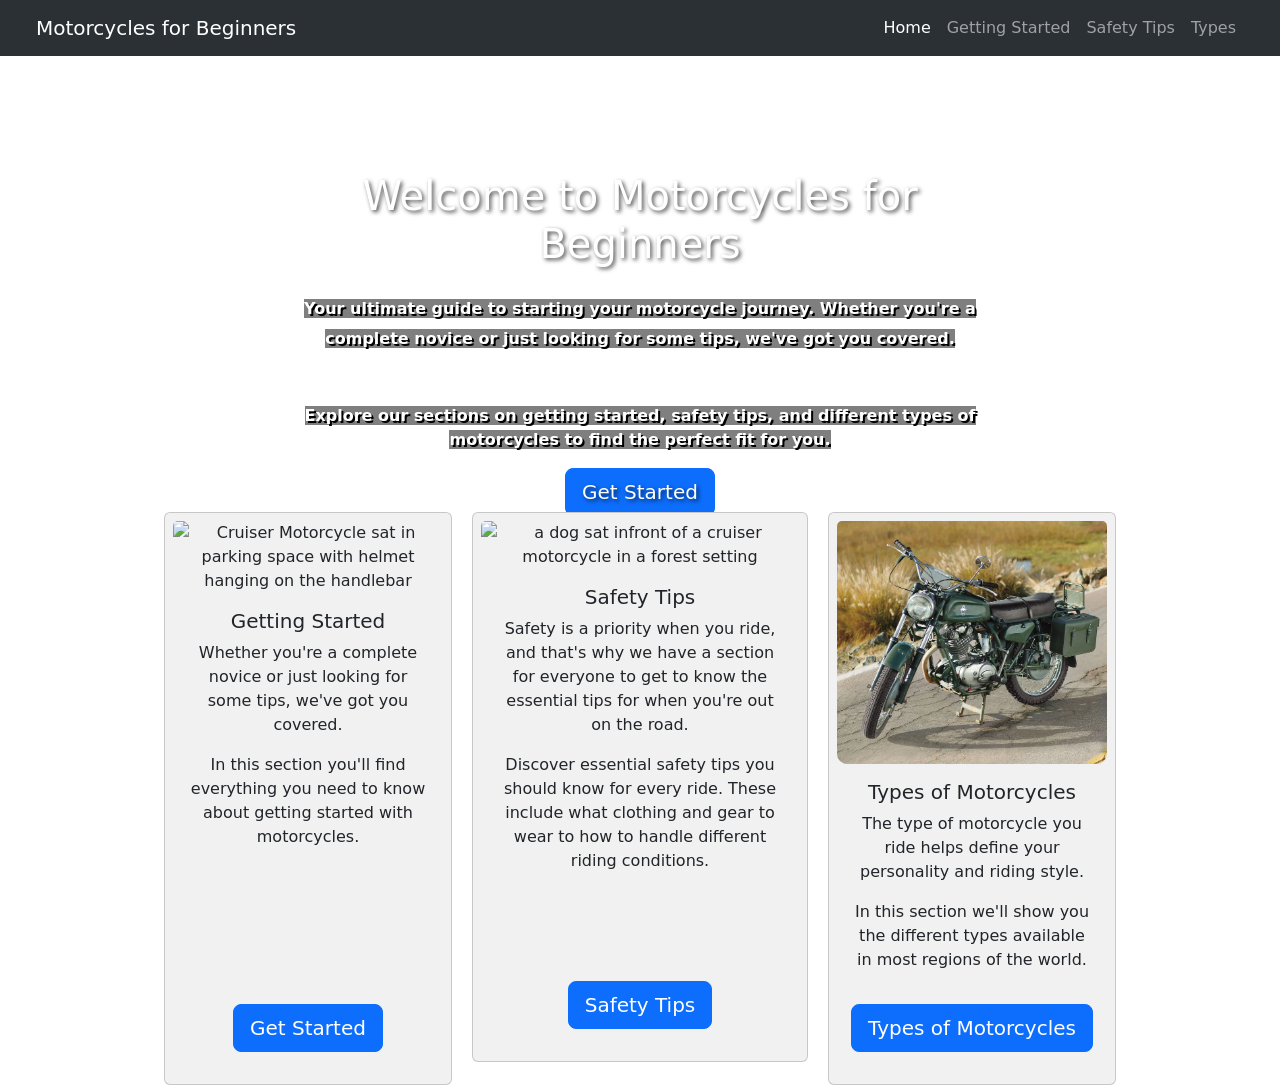
==== index.html @ 8ee9f3dd "Changing all card layouts to look more appealing on Large screens" ====
<!doctype html>
<html lang="en">
<head>
    <meta charset="utf-8">
    <meta name="viewport" content="width=device-width, initial-scale=1">
    <meta name="description" content="A simple demo of Bootstrap">
    <title>Motorcycles for Beginners | Home</title>
    <link href="https://cdn.jsdelivr.net/npm/bootstrap@5.3.8/dist/css/bootstrap.min.css" 
    rel="stylesheet" 
    integrity="sha384-sRIl4kxILFvY47J16cr9ZwB07vP4J8+LH7qKQnuqkuIAvNWLzeN8tE5YBujZqJLB" crossorigin="anonymous"
    >
    <link rel="stylesheet" href="assets/css/style.css">
</head>
<body>
    <nav class="navbar navbar-expand-lg bg-body-tertiary" data-bs-theme="dark">
        <div class="container-fluid">
            <a class="navbar-brand ms-4" href="index.html">Motorcycles for Beginners</a>
            <button class="navbar-toggler" type="button" data-bs-toggle="collapse" data-bs-target="#navbarNav" aria-controls="navbarNav" aria-expanded="false" aria-label="Toggle navigation">
                <span class="navbar-toggler-icon"></span>
            </button>
            <div class="collapse navbar-collapse justify-content-end" id="navbarNav">
                <ul class="navbar-nav me-4">
                    <li class="nav-item">
                        <a class="nav-link active" aria-current="page" href="index.html">Home</a>
                    </li>
                    <li class="nav-item">
                        <a class="nav-link" href="getting-started.html">Getting Started</a>
                    </li>
                    <li class="nav-item">
                        <a class="nav-link" href="safe-tips.html">Safety Tips</a>
                    </li>
                    <li class="nav-item">
                        <a class="nav-link" href="types.html">Types</a>
                    </li>
                </ul>
            </div>
        </div>
    </nav>
    <main>
        <section class="container mt-3" id="hero">
            <div>
                <h1 class="mb-4 text-center">Welcome to Motorcycles for Beginners</h1>
                <p class="lead text-center"><span class="text-bg">Your ultimate guide to starting your motorcycle journey. Whether you're a complete novice or just looking for some tips, we've got you covered.</span></p>
                <hr class="my-4">
                <p class="text-center"><span class="text-bg">Explore our sections on getting started, safety tips, and different types of motorcycles to find the perfect fit for you.</span></p>
            </div>
            <div class="d-flex justify-content-center">
                <a class="btn btn-primary btn-lg" href="getting-started.html" role="button">Get Started</a>
            </div>
        </section>
        <section id="cards">
            <div class="card p-2 text-center" style="width: 18rem;" id="getting-started">
                <img src="assets/images/getting-started-bg.webp" class="card-img-top" alt="Cruiser Motorcycle sat in parking space with helmet hanging on the handlebar">
                <div class="card-body">
                    <h5 class="card-title">Getting Started</h5>
                    <p class="card-text">Whether you're a complete novice or just looking for some tips, we've got you covered.</p>
                    <p class="card-text">In this section you'll find everything you need to know about getting started with motorcycles.</p>
                </div>
                <div>
                    <a class="btn btn-primary btn-lg mb-4" href="getting-started.html" role="button">Get Started</a>
                </div>
            </div>
            <div class="card p-2 text-center" style="width: 21rem; height: 550px;" id="safe-tips">
                <img src="assets/images/safe-tips.webp" class="card-img-top" alt="a dog sat infront of a cruiser motorcycle in a forest setting">
                <div class="card-body">
                    <h5 class="card-title">Safety Tips</h5>
                    <p>Safety is a priority when you ride, and that's why we have a section for everyone to get to know the essential tips for when you're out on the road.</p>
                    <p>Discover essential safety tips you should know for every ride. These include what clothing and gear to wear to how to handle different riding conditions.</p>
                </div>
                <div>
                    <a class="btn btn-primary btn-lg mb-4" href="safe-tips.html" role="button">Safety Tips</a>
                </div>
            </div>
            <div class="card p-2 text-center" style="width: 18rem;" id="types">
                <img src="assets/images/types-bg.webp" class="card-img-top" alt="A group of motorcycle riders riding down an open road">
                <div class="card-body">
                    <h5 class="card-title">Types of Motorcycles</h5>
                    <p>The type of motorcycle you ride helps define your personality and riding style.</p>
                    <p>In this section we'll show you the different types available in most regions of the world.</p>
                </div>
                <div>
                    <a class="btn btn-primary btn-lg mb-4" href="types.html" role="button">Types of Motorcycles</a>
                </div>
            </div>
        </section>

    </main>
    <script 
        src="https://cdn.jsdelivr.net/npm/bootstrap@5.3.8/dist/js/bootstrap.bundle.min.js"
        integrity="sha384-FKyoEForCGlyvwx9Hj09JcYn3nv7wiPVlz7YYwJrWVcXK/BmnVDxM+D2scQbITxI" 
        crossorigin="anonymous">
    </script>
</body>
</html>
---- assets/css/style.css ----
/* Global Styles */

hr {
  border: none;
  border-radius: 2px;
  height: 4px;
  background-color: white;
}
body {
  background-image: url("../images/webpage-bg.webp");
  background-size: cover;
  background-position: center;
}
img { 
  max-width: 100%; 
  height: auto; 
  border-radius: 10px; 
}
.background-shade {
  align-items: center;
  justify-content: center;
  color: white;
  text-shadow: 2px 2px 4px rgba(0, 0, 0, 0.7);
  border-radius: 10px;
}
.card {
  margin: 0;
  padding: 5px 5px;
  background-color: #f1f1f1;
}
.card-img-top {
  max-height:400px;
  object-fit: cover;
}
.text-bg {
  background-color: rgba(0, 0, 0, 0.5);
  text-shadow: 2px 2px #000000;
  font-weight: bold;
  color: #ffffff;
  font-size: 1rem;
}
#hero {
  background-image: url("../images/hero.webp");
  background-size: cover;
  background-position: center;
  align-items: center;
  justify-content: center;
  color: white;
  text-shadow: 2px 2px 4px rgba(0, 0, 0, 0.7);
  padding: 100px 20px;
  border-radius: 10px;
  max-width: 750px;
  max-height: 420px;
}
#cards{
  display: flex;
  flex-wrap: wrap;
  margin-top: 20px;
  gap: 20px;
  justify-content: center;
}
#essential-tips {
  background-image: url("../images/essential-tips.webp");
  background-size: cover;
  background-position: center;
  align-items: center;
  justify-content: center;
  color: white;
  text-shadow: 2px 2px 4px rgba(0, 0, 0, 0.7);
  padding: 100px 20px;
  border-radius: 10px;
}
#types-of-licenses {
  background-image: url("../images/types-of-licenses.webp");
  background-size: cover;
  background-position: center;
  align-items: center;
  justify-content: center;
  color: white;
  text-shadow: 2px 2px 4px rgba(0, 0, 0, 0.7);
  padding: 100px 20px;
  border-radius: 10px;
}
#license-requirements {
  background-image: url("../images/license-requirements.webp");
  background-size: cover;
  background-position: center;
  align-items: center;
  justify-content: center;
  color: white;
  text-shadow: 2px 2px 4px rgba(0, 0, 0, 0.7);
  padding: 100px 20px;
  border-radius: 10px;
}
#riding-restrictions {
  background-image: url("../images/restrictions-bg.webp");
  background-size: cover;
  background-position: center;
  align-items: center;
  justify-content: center;
  color: white;
  text-shadow: 2px 2px 4px rgba(0, 0, 0, 0.7);
  padding: 100px 20px;
  border-radius: 10px;
}
#road-awareness {
  background-image: url("../images/road-awareness-bg.webp");
  background-size: cover;
  background-position: center;
  align-items: center;
  justify-content: center;
  color: white;
  text-shadow: 2px 2px 4px rgba(0, 0, 0, 0.7);
  padding: 100px 20px;
  border-radius: 10px;
}
#maintenance {
  background-image: url("../images/maintenance-bg.webp");
  background-size: cover;
  background-position: center;
  align-items: center;
  justify-content: center;
  color: white;
  text-shadow: 2px 2px 4px rgba(0, 0, 0, 0.7);
  padding: 100px 20px;
  border-radius: 10px;
}

/* Media Queries */
@media screen and (max-width: 576px) {
  #hero,
  #getting-started,
  #safe-tips,
  #essential-tips,
  #types-of-licenses,
  #types,
  #license-requirements,
  #riding-restrictions,
  #road-awareness,
  #maintenance {
    padding: 60px 16px;
  }

  .navbar-brand {
    margin-left: 0 !important;
    font-size: 1rem;
  }

  .text-bg {
    font-size: 0.95rem;
  }
}
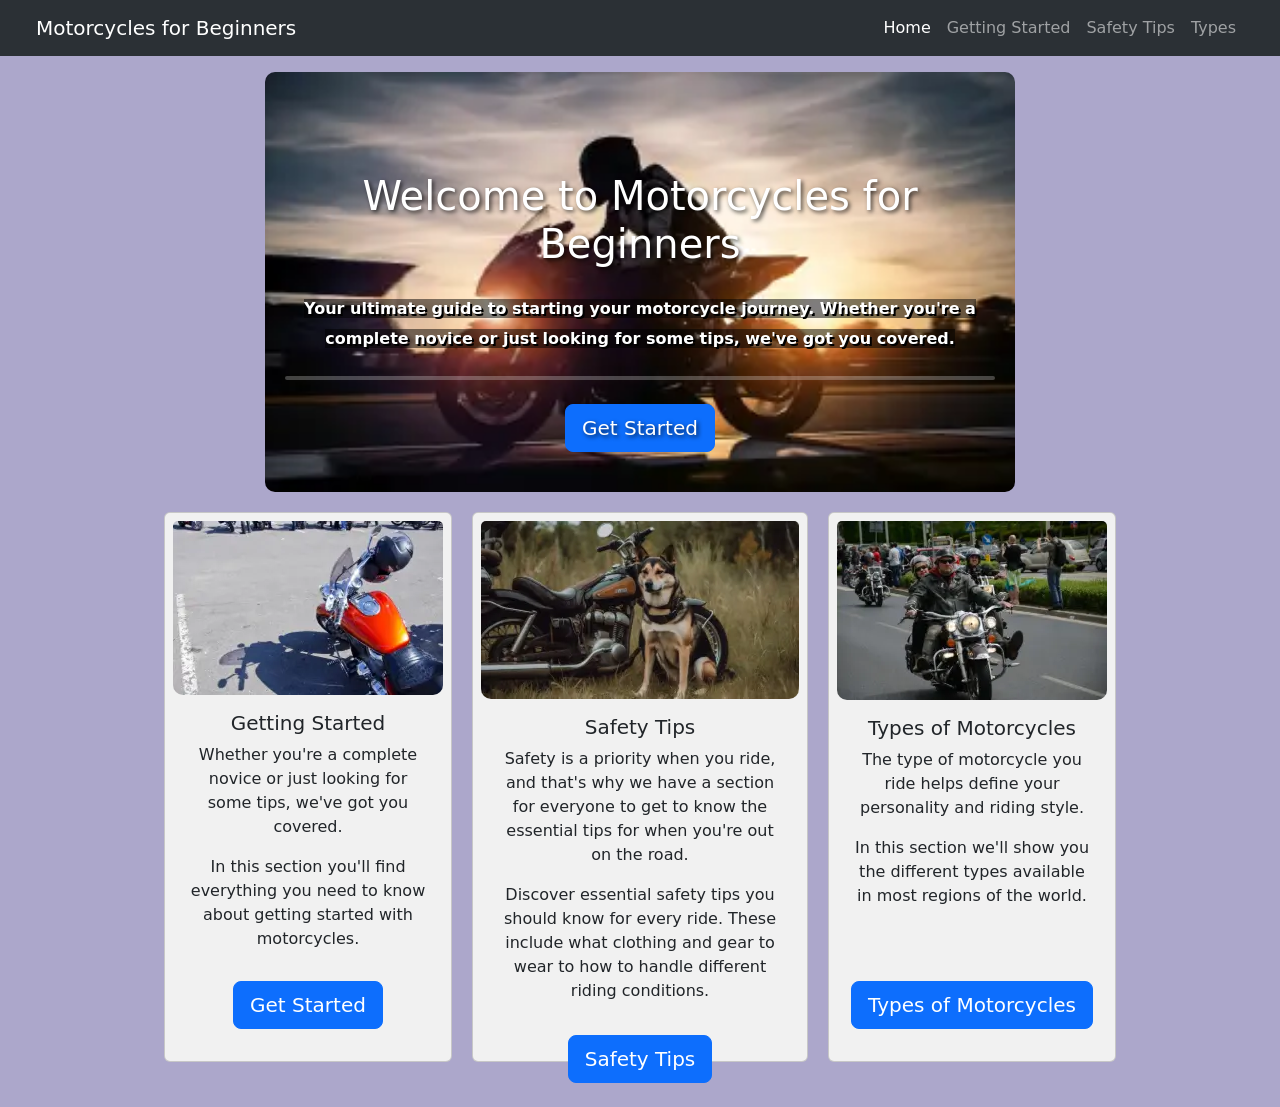
==== commit 05d1cadd: "changing image urls to match new images" ====
--- a/index.html
+++ b/index.html
@@ -5,10 +5,16 @@
     <meta name="viewport" content="width=device-width, initial-scale=1">
     <meta name="description" content="A simple demo of Bootstrap">
     <title>Motorcycles for Beginners | Home</title>
+    <!-- Favicons -->
+    <link rel="apple-touch-icon" sizes="180x180" href="assets/favicons/apple-touch-icon.png">
+    <link rel="icon" type="image/png" sizes="32x32" href="assets/favicons/favicon-32x32.png">
+    <link rel="icon" type="image/png" sizes="16x16" href="assets/favicons/favicon-16x16.png">
+    <!-- Bootstrap CSS -->
     <link href="https://cdn.jsdelivr.net/npm/bootstrap@5.3.8/dist/css/bootstrap.min.css" 
     rel="stylesheet" 
     integrity="sha384-sRIl4kxILFvY47J16cr9ZwB07vP4J8+LH7qKQnuqkuIAvNWLzeN8tE5YBujZqJLB" crossorigin="anonymous"
     >
+    <!-- Custom CSS -->
     <link rel="stylesheet" href="assets/css/style.css">
 </head>
 <body>
@@ -37,20 +43,22 @@
         </div>
     </nav>
     <main>
-        <section class="container mt-3" id="hero">
+        <!-- Hero Section -->
+        <section class="container mt-3" id="hero" fetchpriority="high">
             <div>
                 <h1 class="mb-4 text-center">Welcome to Motorcycles for Beginners</h1>
                 <p class="lead text-center"><span class="text-bg">Your ultimate guide to starting your motorcycle journey. Whether you're a complete novice or just looking for some tips, we've got you covered.</span></p>
                 <hr class="my-4">
-                <p class="text-center"><span class="text-bg">Explore our sections on getting started, safety tips, and different types of motorcycles to find the perfect fit for you.</span></p>
             </div>
             <div class="d-flex justify-content-center">
                 <a class="btn btn-primary btn-lg" href="getting-started.html" role="button">Get Started</a>
             </div>
         </section>
+        <!-- Section for the different cards -->
         <section id="cards">
+            <!-- Getting Started Card with button to link to getting-started.html -->
             <div class="card p-2 text-center" style="width: 18rem;" id="getting-started">
-                <img src="assets/images/getting-started-bg.webp" class="card-img-top" alt="Cruiser Motorcycle sat in parking space with helmet hanging on the handlebar">
+                <img src="assets/images/resized-getting-started-bg.webp" class="card-img-top" alt="Cruiser Motorcycle sat in parking space with helmet hanging on the handlebar">
                 <div class="card-body">
                     <h5 class="card-title">Getting Started</h5>
                     <p class="card-text">Whether you're a complete novice or just looking for some tips, we've got you covered.</p>
@@ -60,8 +68,9 @@
                     <a class="btn btn-primary btn-lg mb-4" href="getting-started.html" role="button">Get Started</a>
                 </div>
             </div>
+            <!-- Safety Tips Card with button to link to safe-tips.html -->
             <div class="card p-2 text-center" style="width: 21rem; height: 550px;" id="safe-tips">
-                <img src="assets/images/safe-tips.webp" class="card-img-top" alt="a dog sat infront of a cruiser motorcycle in a forest setting">
+                <img src="assets/images/resized-safe-tips.webp" class="card-img-top" alt="a dog sat infront of a cruiser motorcycle in a forest setting">
                 <div class="card-body">
                     <h5 class="card-title">Safety Tips</h5>
                     <p>Safety is a priority when you ride, and that's why we have a section for everyone to get to know the essential tips for when you're out on the road.</p>
@@ -71,8 +80,9 @@
                     <a class="btn btn-primary btn-lg mb-4" href="safe-tips.html" role="button">Safety Tips</a>
                 </div>
             </div>
+            <!-- Types of Motorcycles Card with button to link to types.html -->
             <div class="card p-2 text-center" style="width: 18rem;" id="types">
-                <img src="assets/images/types-bg.webp" class="card-img-top" alt="A group of motorcycle riders riding down an open road">
+                <img src="assets/images/resized-types.webp" class="card-img-top" alt="A group of motorcycle riders riding down an open road">
                 <div class="card-body">
                     <h5 class="card-title">Types of Motorcycles</h5>
                     <p>The type of motorcycle you ride helps define your personality and riding style.</p>
--- a/assets/css/style.css
+++ b/assets/css/style.css
@@ -7,7 +7,7 @@
   background-color: white;
 }
 body {
-  background-image: url("../images/webpage-bg.webp");
+  background-color: #aca7cb;
   background-size: cover;
   background-position: center;
 }
@@ -40,7 +40,7 @@
   font-size: 1rem;
 }
 #hero {
-  background-image: url("../images/hero.webp");
+  background-image: url("../images/resized-hero.webp");
   background-size: cover;
   background-position: center;
   align-items: center;
@@ -48,6 +48,7 @@
   color: white;
   text-shadow: 2px 2px 4px rgba(0, 0, 0, 0.7);
   padding: 100px 20px;
+  margin: 20px auto;
   border-radius: 10px;
   max-width: 750px;
   max-height: 420px;
@@ -126,6 +127,10 @@
   border-radius: 10px;
 }
 
+a:hover {
+  font-size: 1.35rem;
+}
+
 /* Media Queries */
 @media screen and (max-width: 576px) {
   #hero,
@@ -138,7 +143,11 @@
   #riding-restrictions,
   #road-awareness,
   #maintenance {
-    padding: 60px 16px;
+    padding: 60px 0px;
+  }
+
+  #hero {
+    max-height: 480px;
   }
 
   .navbar-brand {
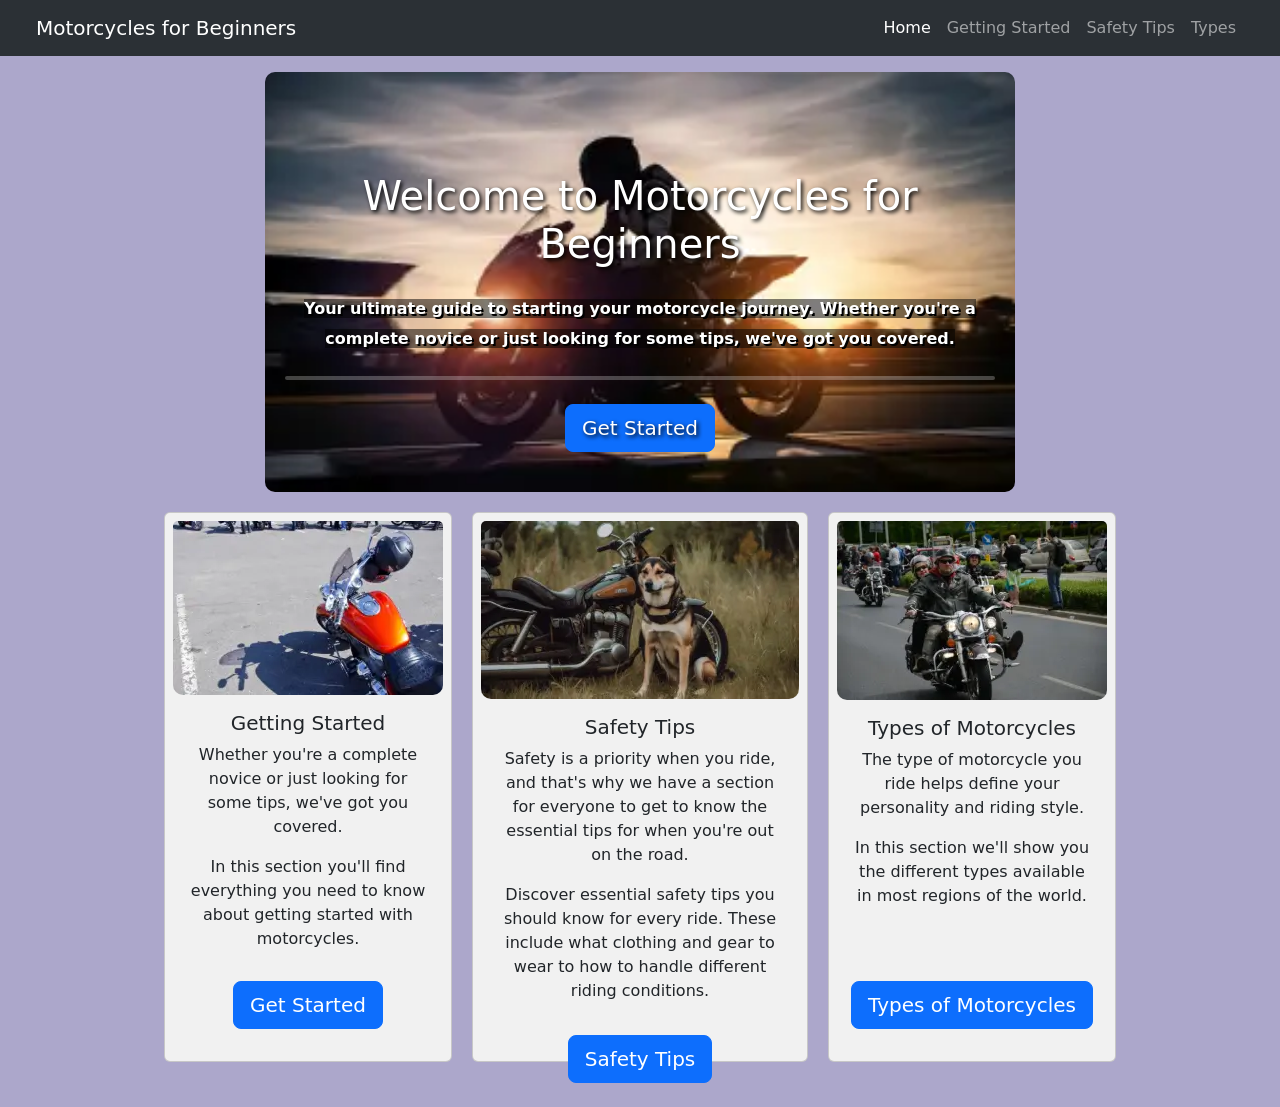
==== commit 1fe8ea88: "removing fech property from section as this was placed in wrong" ====
--- a/index.html
+++ b/index.html
@@ -44,7 +44,7 @@
     </nav>
     <main>
         <!-- Hero Section -->
-        <section class="container mt-3" id="hero" fetchpriority="high">
+        <section class="container mt-3" id="hero">
             <div>
                 <h1 class="mb-4 text-center">Welcome to Motorcycles for Beginners</h1>
                 <p class="lead text-center"><span class="text-bg">Your ultimate guide to starting your motorcycle journey. Whether you're a complete novice or just looking for some tips, we've got you covered.</span></p>
@@ -81,7 +81,7 @@
                 </div>
             </div>
             <!-- Types of Motorcycles Card with button to link to types.html -->
-            <div class="card p-2 text-center" style="width: 18rem;" id="types">
+            <div class="card p-2 text-center" style="width: 18rem;">
                 <img src="assets/images/resized-types.webp" class="card-img-top" alt="A group of motorcycle riders riding down an open road">
                 <div class="card-body">
                     <h5 class="card-title">Types of Motorcycles</h5>
--- a/assets/css/style.css
+++ b/assets/css/style.css
@@ -46,7 +46,7 @@
   align-items: center;
   justify-content: center;
   color: white;
-  text-shadow: 2px 2px 4px rgba(0, 0, 0, 0.7);
+  text-shadow: 2px 2px 4px rgba(0, 0, 0, 1);
   padding: 100px 20px;
   margin: 20px auto;
   border-radius: 10px;
@@ -61,29 +61,41 @@
   justify-content: center;
 }
 #essential-tips {
-  background-image: url("../images/essential-tips.webp");
-  background-size: cover;
-  background-position: center;
-  align-items: center;
-  justify-content: center;
-  color: white;
-  text-shadow: 2px 2px 4px rgba(0, 0, 0, 0.7);
-  padding: 100px 20px;
-  border-radius: 10px;
-}
-#types-of-licenses {
-  background-image: url("../images/types-of-licenses.webp");
-  background-size: cover;
-  background-position: center;
-  align-items: center;
-  justify-content: center;
-  color: white;
-  text-shadow: 2px 2px 4px rgba(0, 0, 0, 0.7);
-  padding: 100px 20px;
-  border-radius: 10px;
-}
-#license-requirements {
-  background-image: url("../images/license-requirements.webp");
+  background-image: url("../images/essential-tips-resized.webp");
+  background-size: cover;
+  background-position: center;
+  align-items: center;
+  justify-content: center;
+  color: white;
+  text-shadow: 2px 2px 4px rgba(0, 0, 0, 0.7);
+  padding: 100px 20px;
+  border-radius: 10px;
+}
+#types-of-licences {
+  background-image: url("../images/types-of-licenses-resized.webp");
+  background-size: cover;
+  background-position: center;
+  align-items: center;
+  justify-content: center;
+  color: white;
+  text-shadow: 2px 2px 4px rgba(0, 0, 0, 0.7);
+  padding: 100px 20px;
+  border-radius: 10px;
+}
+#types {
+  background-image: url("../images/types-bg.jpg");
+  background-size: cover;
+  background-position: 100%;
+  align-items: center;
+  justify-content: center;
+  color: white;
+  padding: 100px 20px;
+  border-radius: 10px;
+  max-width: 750px;
+  max-height: 420px;
+}
+#licence-requirements {
+  background-image: url("../images/license-requirements-resized.webp");
   background-size: cover;
   background-position: center;
   align-items: center;
@@ -94,18 +106,19 @@
   border-radius: 10px;
 }
 #riding-restrictions {
-  background-image: url("../images/restrictions-bg.webp");
-  background-size: cover;
-  background-position: center;
-  align-items: center;
-  justify-content: center;
-  color: white;
-  text-shadow: 2px 2px 4px rgba(0, 0, 0, 0.7);
-  padding: 100px 20px;
-  border-radius: 10px;
+  background-image: url("../images/restrictions-bg-resized.webp");
+  background-size: cover;
+  background-position: center;
+  align-items: center;
+  justify-content: center;
+  color: white;
+  text-shadow: 2px 2px 4px rgba(0, 0, 0, 0.7);
+  padding: 100px 20px;
+  border-radius: 10px;
+  max-width: 930px;
 }
 #road-awareness {
-  background-image: url("../images/road-awareness-bg.webp");
+  background-image: url("../images/road-awareness-bg-resized.webp");
   background-size: cover;
   background-position: center;
   align-items: center;
@@ -116,15 +129,57 @@
   border-radius: 10px;
 }
 #maintenance {
-  background-image: url("../images/maintenance-bg.webp");
-  background-size: cover;
-  background-position: center;
-  align-items: center;
-  justify-content: center;
-  color: white;
-  text-shadow: 2px 2px 4px rgba(0, 0, 0, 0.7);
-  padding: 100px 20px;
-  border-radius: 10px;
+  background-image: url("../images/maintenance-bg-resized.webp");
+  background-size: cover;
+  background-position: center;
+  align-items: center;
+  justify-content: center;
+  color: white;
+  text-shadow: 2px 2px 4px rgba(0, 0, 0, 0.7);
+  padding: 100px 20px;
+  border-radius: 10px;
+}
+
+/* Responsive Styles */
+#types:hover {
+  p {
+    font-size: 1.8rem;
+  }
+}
+#sportbikes:hover {
+  img {
+    height: 200px;
+  }
+  p {
+    font-size: 1.35rem;
+  }
+}
+
+#dirtbikes:hover {
+  img {
+    height: 200px;
+  }
+  p {
+    font-size: 1.35rem;
+  }
+}
+
+#cruisers:hover {
+  img {
+    height: 200px;
+  }
+  p {
+    font-size: 1.35rem;
+  }
+}
+
+#standard:hover {
+  img {
+    height: 200px;
+  }
+  p {
+    font-size: 1.35rem;
+  }
 }
 
 a:hover {
@@ -137,9 +192,9 @@
   #getting-started,
   #safe-tips,
   #essential-tips,
-  #types-of-licenses,
+  #types-of-licences,
   #types,
-  #license-requirements,
+  #licence-requirements,
   #riding-restrictions,
   #road-awareness,
   #maintenance {
@@ -149,6 +204,22 @@
   #hero {
     max-height: 480px;
   }
+  #essential-tips, #road-awareness, #maintenance {
+    max-height: 490px;
+    max-width: 90vw;
+    margin-bottom: 30px;
+  }
+  details {
+    font-size: 0.95rem;
+    max-height:100px;
+    overflow: auto;
+    scroll-behavior: auto;
+  }
+
+  summary {
+    position: sticky;
+    top: 0;
+  }
 
   .navbar-brand {
     margin-left: 0 !important;
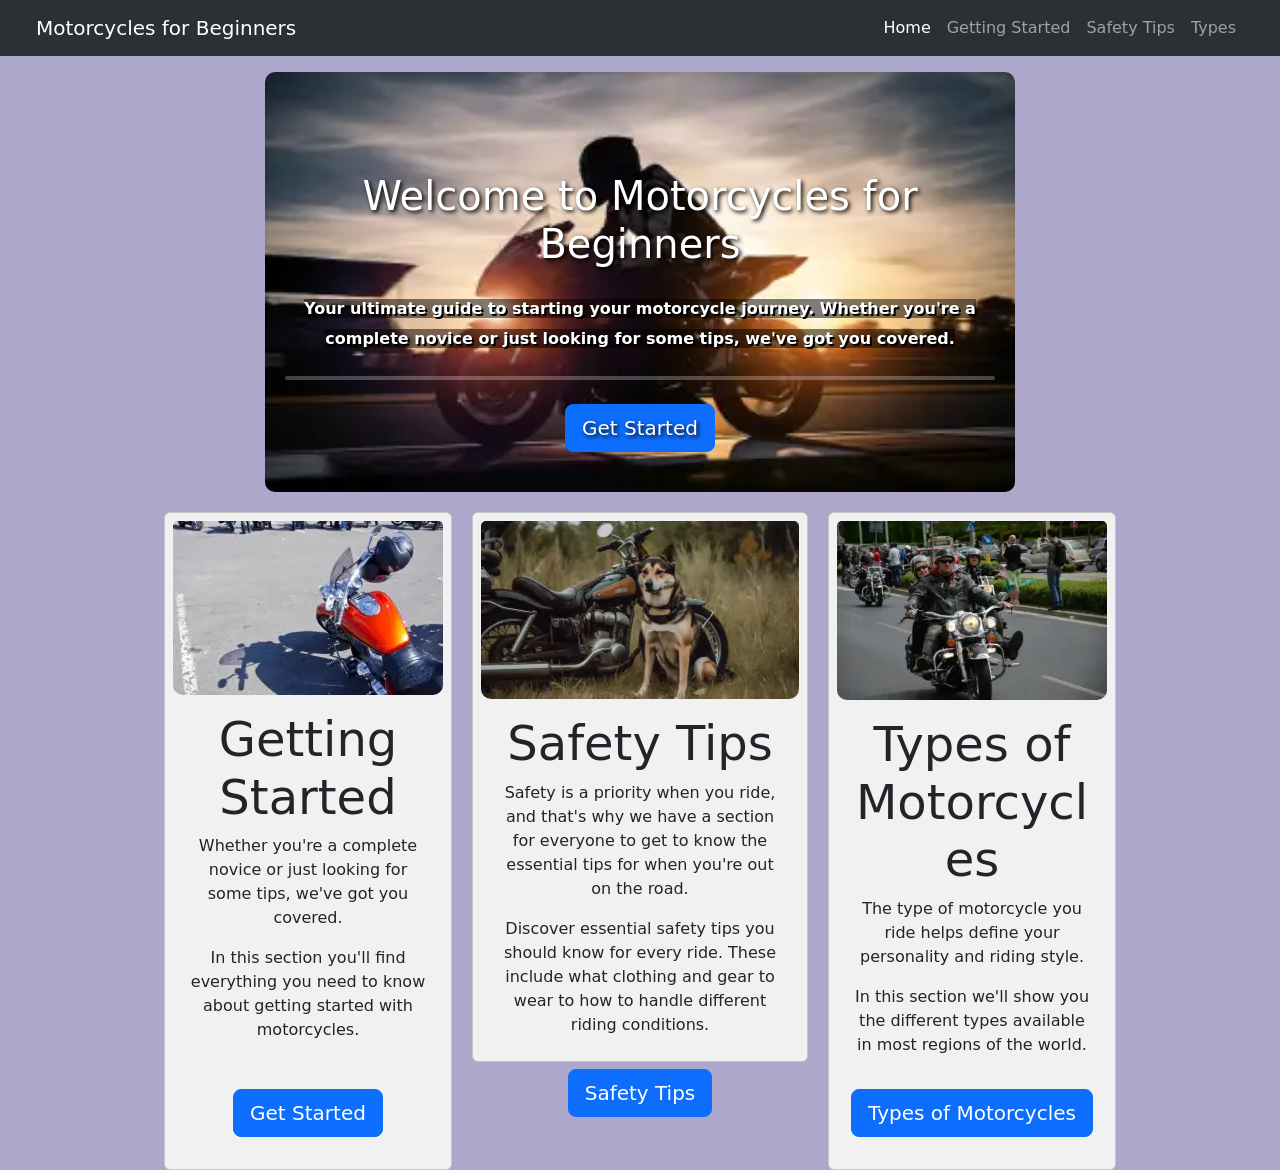
==== commit 04a960d1: "changing heading tags on cards from h5 to h2 for semantic rhythm" ====
--- a/index.html
+++ b/index.html
@@ -60,7 +60,7 @@
             <div class="card p-2 text-center" style="width: 18rem;" id="getting-started">
                 <img src="assets/images/resized-getting-started-bg.webp" class="card-img-top" alt="Cruiser Motorcycle sat in parking space with helmet hanging on the handlebar">
                 <div class="card-body">
-                    <h5 class="card-title">Getting Started</h5>
+                    <h2 class="card-title display-5">Getting Started</h2>
                     <p class="card-text">Whether you're a complete novice or just looking for some tips, we've got you covered.</p>
                     <p class="card-text">In this section you'll find everything you need to know about getting started with motorcycles.</p>
                 </div>
@@ -72,7 +72,7 @@
             <div class="card p-2 text-center" style="width: 21rem; height: 550px;" id="safe-tips">
                 <img src="assets/images/resized-safe-tips.webp" class="card-img-top" alt="a dog sat infront of a cruiser motorcycle in a forest setting">
                 <div class="card-body">
-                    <h5 class="card-title">Safety Tips</h5>
+                    <h2 class="card-title display-5">Safety Tips</h2>
                     <p>Safety is a priority when you ride, and that's why we have a section for everyone to get to know the essential tips for when you're out on the road.</p>
                     <p>Discover essential safety tips you should know for every ride. These include what clothing and gear to wear to how to handle different riding conditions.</p>
                 </div>
@@ -84,7 +84,7 @@
             <div class="card p-2 text-center" style="width: 18rem;">
                 <img src="assets/images/resized-types.webp" class="card-img-top" alt="A group of motorcycle riders riding down an open road">
                 <div class="card-body">
-                    <h5 class="card-title">Types of Motorcycles</h5>
+                    <h2 class="card-title display-5">Types of Motorcycles</h2>
                     <p>The type of motorcycle you ride helps define your personality and riding style.</p>
                     <p>In this section we'll show you the different types available in most regions of the world.</p>
                 </div>
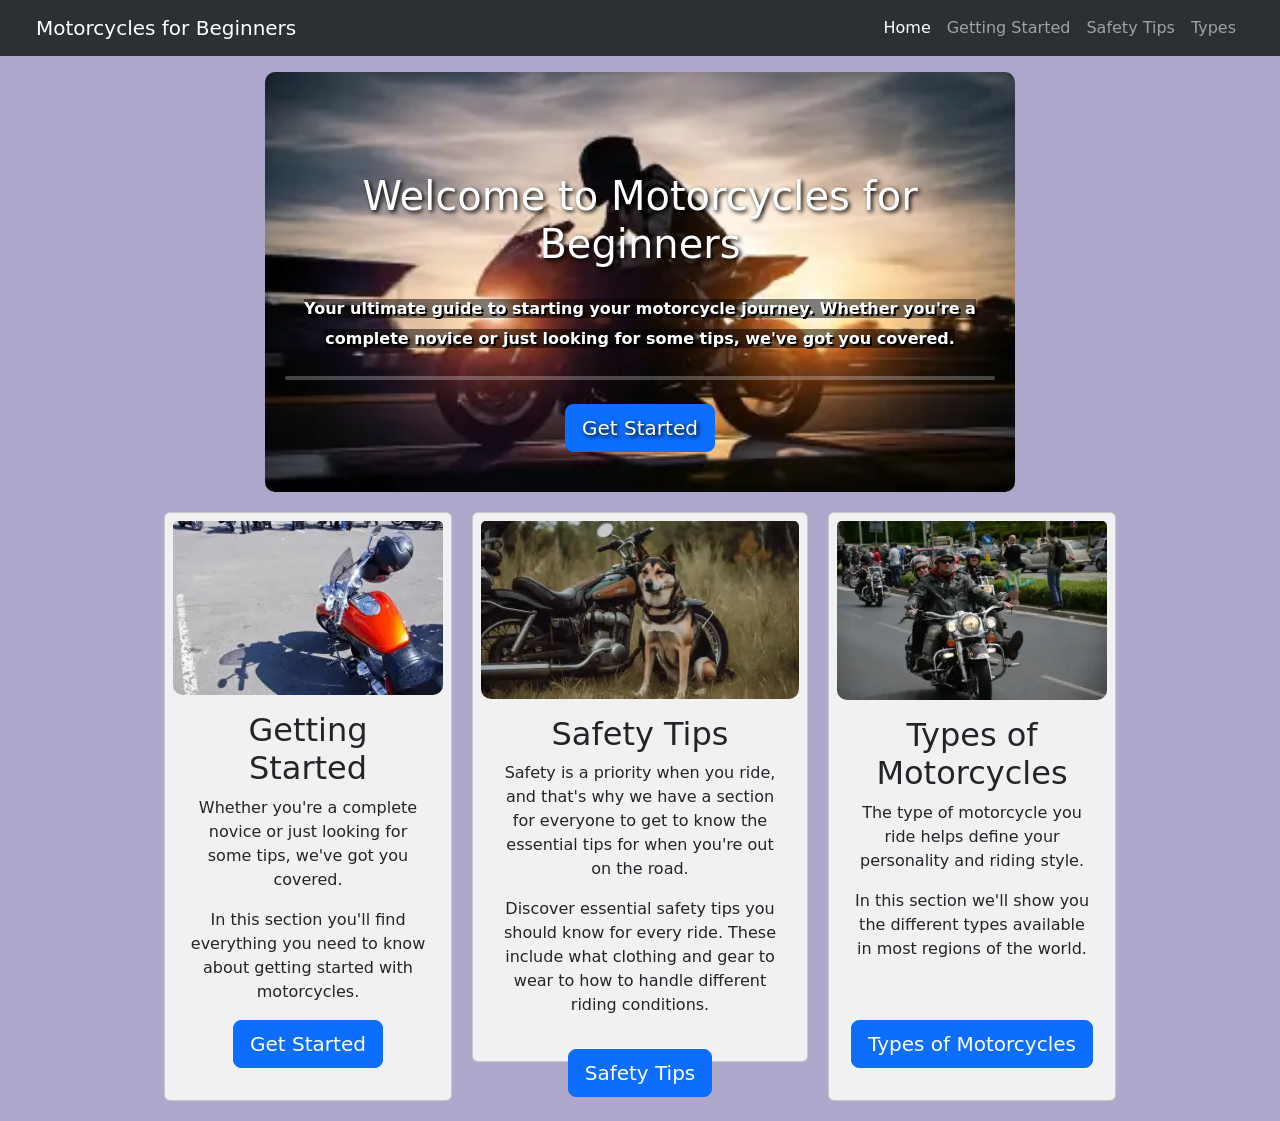
==== commit 85a32337: "Removing Display properties" ====
--- a/index.html
+++ b/index.html
@@ -60,7 +60,7 @@
             <div class="card p-2 text-center" style="width: 18rem;" id="getting-started">
                 <img src="assets/images/resized-getting-started-bg.webp" class="card-img-top" alt="Cruiser Motorcycle sat in parking space with helmet hanging on the handlebar">
                 <div class="card-body">
-                    <h2 class="card-title display-5">Getting Started</h2>
+                    <h2 class="card-title">Getting Started</h2>
                     <p class="card-text">Whether you're a complete novice or just looking for some tips, we've got you covered.</p>
                     <p class="card-text">In this section you'll find everything you need to know about getting started with motorcycles.</p>
                 </div>
@@ -72,7 +72,7 @@
             <div class="card p-2 text-center" style="width: 21rem; height: 550px;" id="safe-tips">
                 <img src="assets/images/resized-safe-tips.webp" class="card-img-top" alt="a dog sat infront of a cruiser motorcycle in a forest setting">
                 <div class="card-body">
-                    <h2 class="card-title display-5">Safety Tips</h2>
+                    <h2 class="card-title">Safety Tips</h2>
                     <p>Safety is a priority when you ride, and that's why we have a section for everyone to get to know the essential tips for when you're out on the road.</p>
                     <p>Discover essential safety tips you should know for every ride. These include what clothing and gear to wear to how to handle different riding conditions.</p>
                 </div>
@@ -84,7 +84,7 @@
             <div class="card p-2 text-center" style="width: 18rem;">
                 <img src="assets/images/resized-types.webp" class="card-img-top" alt="A group of motorcycle riders riding down an open road">
                 <div class="card-body">
-                    <h2 class="card-title display-5">Types of Motorcycles</h2>
+                    <h2 class="card-title">Types of Motorcycles</h2>
                     <p>The type of motorcycle you ride helps define your personality and riding style.</p>
                     <p>In this section we'll show you the different types available in most regions of the world.</p>
                 </div>
